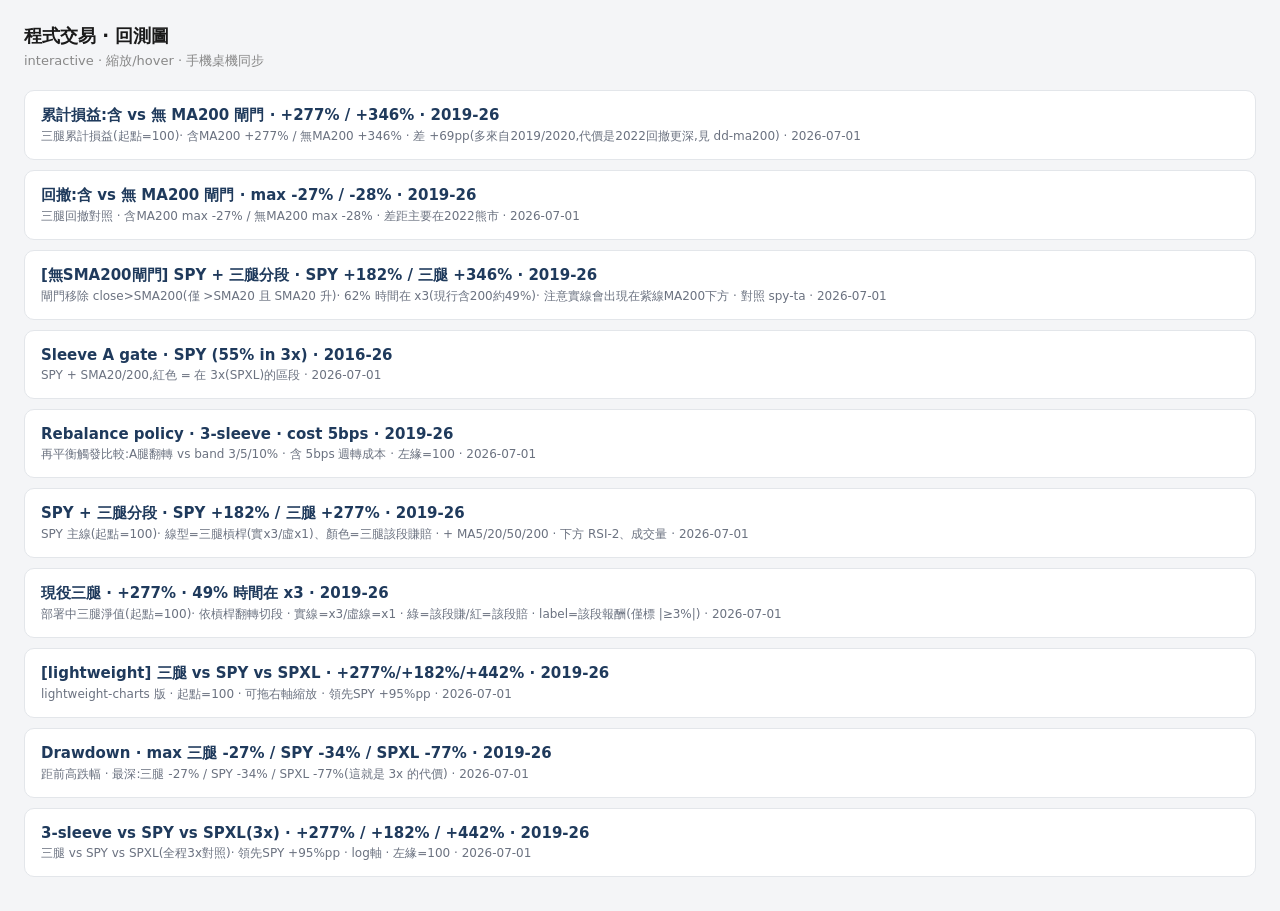
==== lab/index.html @ d16178c9 "lab: update pnl-ma200" ====
<!doctype html><html lang="zh-Hant"><head><meta charset="utf-8">
<meta name="robots" content="noindex,nofollow">
<meta name="viewport" content="width=device-width,initial-scale=1">
<title>Research charts</title>
<style>
  body{font-family:-apple-system,system-ui,"PingFang TC",sans-serif;margin:0;padding:24px;
       background:#f4f5f7;color:#1a1a1a;-webkit-text-size-adjust:100%}
  h1{font-size:18px;margin:0 0 4px}
  p.sub{color:#888;font-size:13px;margin:0 0 20px}
  a.card{display:block;background:#fff;border:1px solid #e3e6ea;border-radius:10px;
         padding:14px 16px;margin-bottom:10px;text-decoration:none;color:#1F3A5C}
  a.card b{font-size:15px}
  a.card span{display:block;color:#6b7280;font-size:12px;margin-top:3px}
</style></head>
<body>
  <h1>程式交易 · 回測圖</h1>
  <p class="sub">interactive · 縮放/hover · 手機桌機同步</p>
  <a class="card" href="pnl-ma200.html"><b>累計損益:含 vs 無 MA200 閘門 · +277% / +346% · 2019-26</b><span>三腿累計損益(起點=100)· 含MA200 +277% / 無MA200 +346% · 差 +69pp(多來自2019/2020,代價是2022回撤更深,見 dd-ma200) · 2026-07-01</span></a>
  <a class="card" href="dd-ma200.html"><b>回撤:含 vs 無 MA200 閘門 · max -27% / -28% · 2019-26</b><span>三腿回撤對照 · 含MA200 max -27% / 無MA200 max -28% · 差距主要在2022熊市 · 2026-07-01</span></a>
  <a class="card" href="spy-ta-no200.html"><b>[無SMA200閘門] SPY + 三腿分段 · SPY +182% / 三腿 +346% · 2019-26</b><span>閘門移除 close>SMA200(僅 >SMA20 且 SMA20 升)· 62% 時間在 x3(現行含200約49%)· 注意實線會出現在紫線MA200下方 · 對照 spy-ta · 2026-07-01</span></a>
  <a class="card" href="gate.html"><b>Sleeve A gate · SPY (55% in 3x) · 2016-26</b><span>SPY + SMA20/200,紅色 = 在 3x(SPXL)的區段 · 2026-07-01</span></a>
  <a class="card" href="rebalance.html"><b>Rebalance policy · 3-sleeve · cost 5bps · 2019-26</b><span>再平衡觸發比較:A腿翻轉 vs band 3/5/10% · 含 5bps 週轉成本 · 左緣=100 · 2026-07-01</span></a>
  <a class="card" href="spy-ta.html"><b>SPY + 三腿分段 · SPY +182% / 三腿 +277% · 2019-26</b><span>SPY 主線(起點=100)· 線型=三腿槓桿(實x3/虛x1)、顏色=三腿該段賺賠 · + MA5/20/50/200 · 下方 RSI-2、成交量 · 2026-07-01</span></a>
  <a class="card" href="active-3sleeve.html"><b>現役三腿 · +277% · 49% 時間在 x3 · 2019-26</b><span>部署中三腿淨值(起點=100)· 依槓桿翻轉切段 · 實線=x3/虛線=x1 · 綠=該段賺/紅=該段賠 · label=該段報酬(僅標 |≥3%|) · 2026-07-01</span></a>
  <a class="card" href="equity-lw.html"><b>[lightweight] 三腿 vs SPY vs SPXL · +277%/+182%/+442% · 2019-26</b><span>lightweight-charts 版 · 起點=100 · 可拖右軸縮放 · 領先SPY +95%pp · 2026-07-01</span></a>
  <a class="card" href="drawdown.html"><b>Drawdown · max 三腿 -27% / SPY -34% / SPXL -77% · 2019-26</b><span>距前高跌幅 · 最深:三腿 -27% / SPY -34% / SPXL -77%(這就是 3x 的代價) · 2026-07-01</span></a>
  <a class="card" href="equity.html"><b>3-sleeve vs SPY vs SPXL(3x) · +277% / +182% / +442% · 2019-26</b><span>三腿 vs SPY vs SPXL(全程3x對照)· 領先SPY +95%pp · log軸 · 左緣=100 · 2026-07-01</span></a>
</body></html>
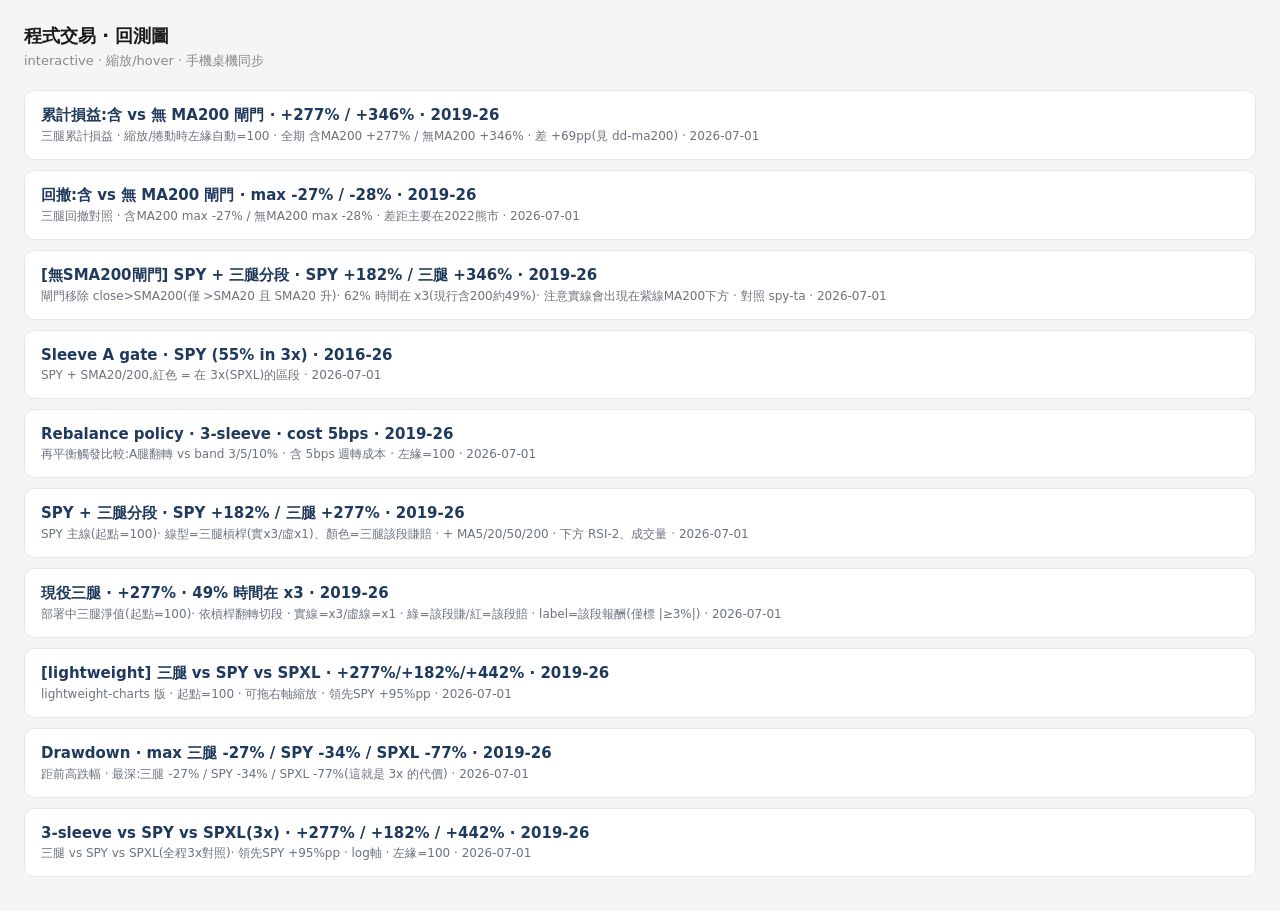
==== commit 56bfd8c6: "lab: update pnl-ma200" ====
--- a/lab/index.html
+++ b/lab/index.html
@@ -15,7 +15,7 @@
 <body>
   <h1>程式交易 · 回測圖</h1>
   <p class="sub">interactive · 縮放/hover · 手機桌機同步</p>
-  <a class="card" href="pnl-ma200.html"><b>累計損益:含 vs 無 MA200 閘門 · +277% / +346% · 2019-26</b><span>三腿累計損益(起點=100)· 含MA200 +277% / 無MA200 +346% · 差 +69pp(多來自2019/2020,代價是2022回撤更深,見 dd-ma200) · 2026-07-01</span></a>
+  <a class="card" href="pnl-ma200.html"><b>累計損益:含 vs 無 MA200 閘門 · +277% / +346% · 2019-26</b><span>三腿累計損益 · 縮放/捲動時左緣自動=100 · 全期 含MA200 +277% / 無MA200 +346% · 差 +69pp(見 dd-ma200) · 2026-07-01</span></a>
   <a class="card" href="dd-ma200.html"><b>回撤:含 vs 無 MA200 閘門 · max -27% / -28% · 2019-26</b><span>三腿回撤對照 · 含MA200 max -27% / 無MA200 max -28% · 差距主要在2022熊市 · 2026-07-01</span></a>
   <a class="card" href="spy-ta-no200.html"><b>[無SMA200閘門] SPY + 三腿分段 · SPY +182% / 三腿 +346% · 2019-26</b><span>閘門移除 close>SMA200(僅 >SMA20 且 SMA20 升)· 62% 時間在 x3(現行含200約49%)· 注意實線會出現在紫線MA200下方 · 對照 spy-ta · 2026-07-01</span></a>
   <a class="card" href="gate.html"><b>Sleeve A gate · SPY (55% in 3x) · 2016-26</b><span>SPY + SMA20/200,紅色 = 在 3x(SPXL)的區段 · 2026-07-01</span></a>
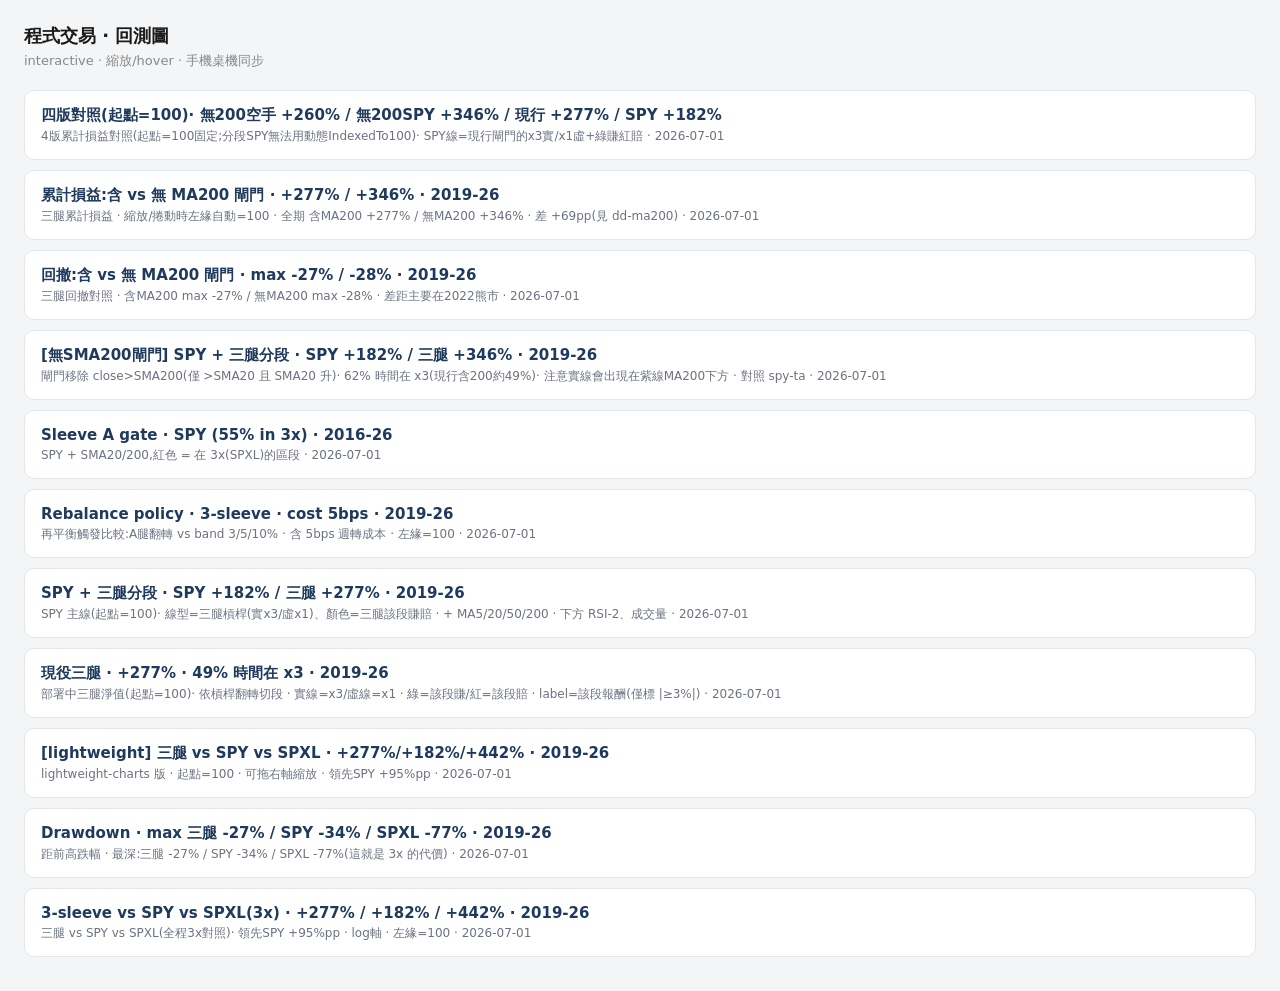
==== commit 61469abd: "lab: update compare-4" ====
--- a/lab/index.html
+++ b/lab/index.html
@@ -15,6 +15,7 @@
 <body>
   <h1>程式交易 · 回測圖</h1>
   <p class="sub">interactive · 縮放/hover · 手機桌機同步</p>
+  <a class="card" href="compare-4.html"><b>四版對照(起點=100)· 無200空手 +260% / 無200SPY +346% / 現行 +277% / SPY +182%</b><span>4版累計損益對照(起點=100固定;分段SPY無法用動態IndexedTo100)· SPY線=現行閘門的x3實/x1虛+綠賺紅賠 · 2026-07-01</span></a>
   <a class="card" href="pnl-ma200.html"><b>累計損益:含 vs 無 MA200 閘門 · +277% / +346% · 2019-26</b><span>三腿累計損益 · 縮放/捲動時左緣自動=100 · 全期 含MA200 +277% / 無MA200 +346% · 差 +69pp(見 dd-ma200) · 2026-07-01</span></a>
   <a class="card" href="dd-ma200.html"><b>回撤:含 vs 無 MA200 閘門 · max -27% / -28% · 2019-26</b><span>三腿回撤對照 · 含MA200 max -27% / 無MA200 max -28% · 差距主要在2022熊市 · 2026-07-01</span></a>
   <a class="card" href="spy-ta-no200.html"><b>[無SMA200閘門] SPY + 三腿分段 · SPY +182% / 三腿 +346% · 2019-26</b><span>閘門移除 close>SMA200(僅 >SMA20 且 SMA20 升)· 62% 時間在 x3(現行含200約49%)· 注意實線會出現在紫線MA200下方 · 對照 spy-ta · 2026-07-01</span></a>
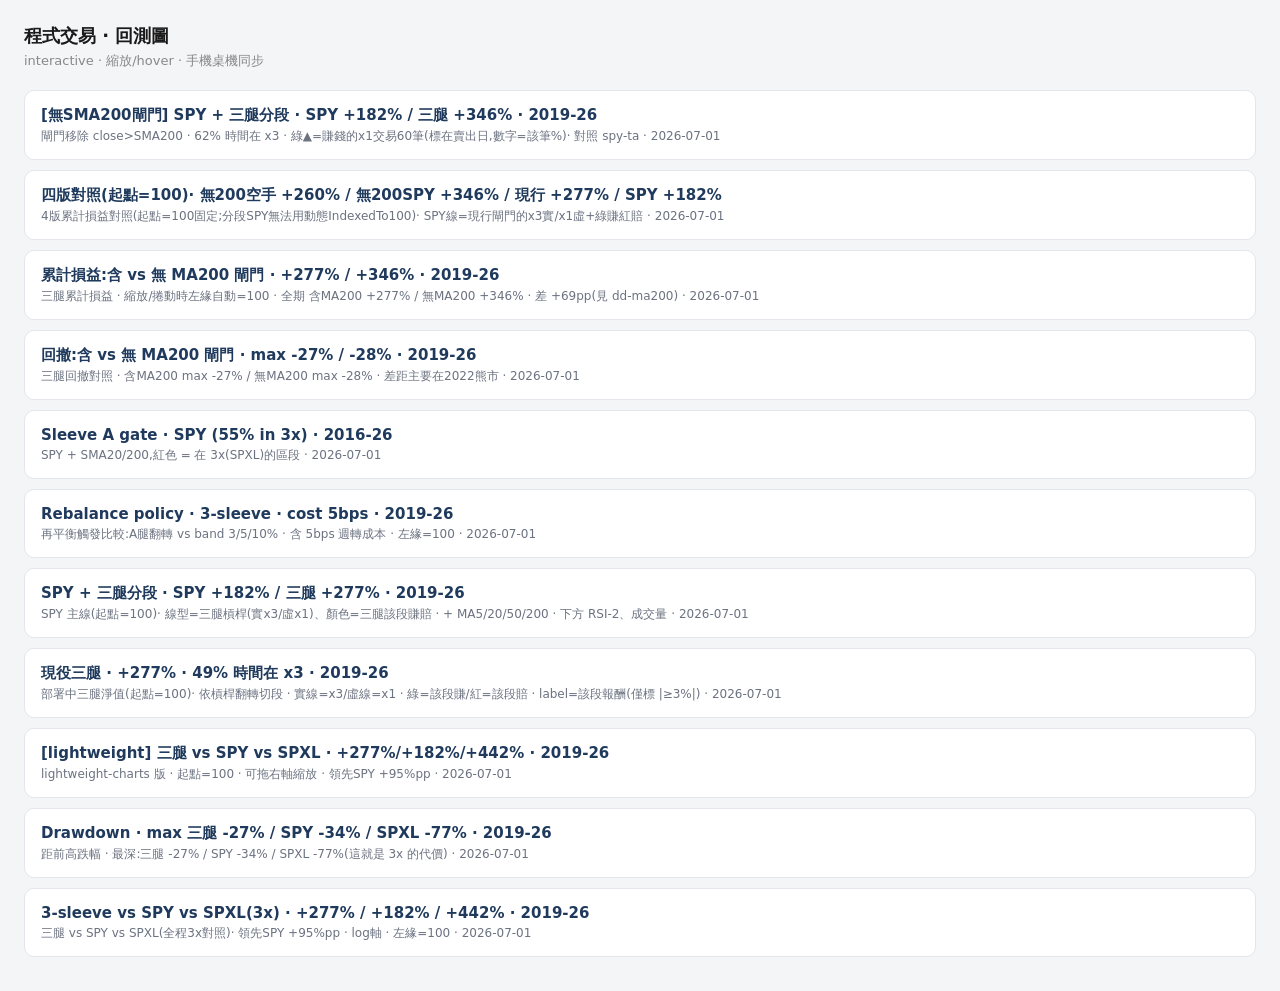
==== commit 6c408046: "lab: update spy-ta-no200" ====
--- a/lab/index.html
+++ b/lab/index.html
@@ -15,10 +15,10 @@
 <body>
   <h1>程式交易 · 回測圖</h1>
   <p class="sub">interactive · 縮放/hover · 手機桌機同步</p>
+  <a class="card" href="spy-ta-no200.html"><b>[無SMA200閘門] SPY + 三腿分段 · SPY +182% / 三腿 +346% · 2019-26</b><span>閘門移除 close>SMA200 · 62% 時間在 x3 · 綠▲=賺錢的x1交易60筆(標在賣出日,數字=該筆%)· 對照 spy-ta · 2026-07-01</span></a>
   <a class="card" href="compare-4.html"><b>四版對照(起點=100)· 無200空手 +260% / 無200SPY +346% / 現行 +277% / SPY +182%</b><span>4版累計損益對照(起點=100固定;分段SPY無法用動態IndexedTo100)· SPY線=現行閘門的x3實/x1虛+綠賺紅賠 · 2026-07-01</span></a>
   <a class="card" href="pnl-ma200.html"><b>累計損益:含 vs 無 MA200 閘門 · +277% / +346% · 2019-26</b><span>三腿累計損益 · 縮放/捲動時左緣自動=100 · 全期 含MA200 +277% / 無MA200 +346% · 差 +69pp(見 dd-ma200) · 2026-07-01</span></a>
   <a class="card" href="dd-ma200.html"><b>回撤:含 vs 無 MA200 閘門 · max -27% / -28% · 2019-26</b><span>三腿回撤對照 · 含MA200 max -27% / 無MA200 max -28% · 差距主要在2022熊市 · 2026-07-01</span></a>
-  <a class="card" href="spy-ta-no200.html"><b>[無SMA200閘門] SPY + 三腿分段 · SPY +182% / 三腿 +346% · 2019-26</b><span>閘門移除 close>SMA200(僅 >SMA20 且 SMA20 升)· 62% 時間在 x3(現行含200約49%)· 注意實線會出現在紫線MA200下方 · 對照 spy-ta · 2026-07-01</span></a>
   <a class="card" href="gate.html"><b>Sleeve A gate · SPY (55% in 3x) · 2016-26</b><span>SPY + SMA20/200,紅色 = 在 3x(SPXL)的區段 · 2026-07-01</span></a>
   <a class="card" href="rebalance.html"><b>Rebalance policy · 3-sleeve · cost 5bps · 2019-26</b><span>再平衡觸發比較:A腿翻轉 vs band 3/5/10% · 含 5bps 週轉成本 · 左緣=100 · 2026-07-01</span></a>
   <a class="card" href="spy-ta.html"><b>SPY + 三腿分段 · SPY +182% / 三腿 +277% · 2019-26</b><span>SPY 主線(起點=100)· 線型=三腿槓桿(實x3/虛x1)、顏色=三腿該段賺賠 · + MA5/20/50/200 · 下方 RSI-2、成交量 · 2026-07-01</span></a>
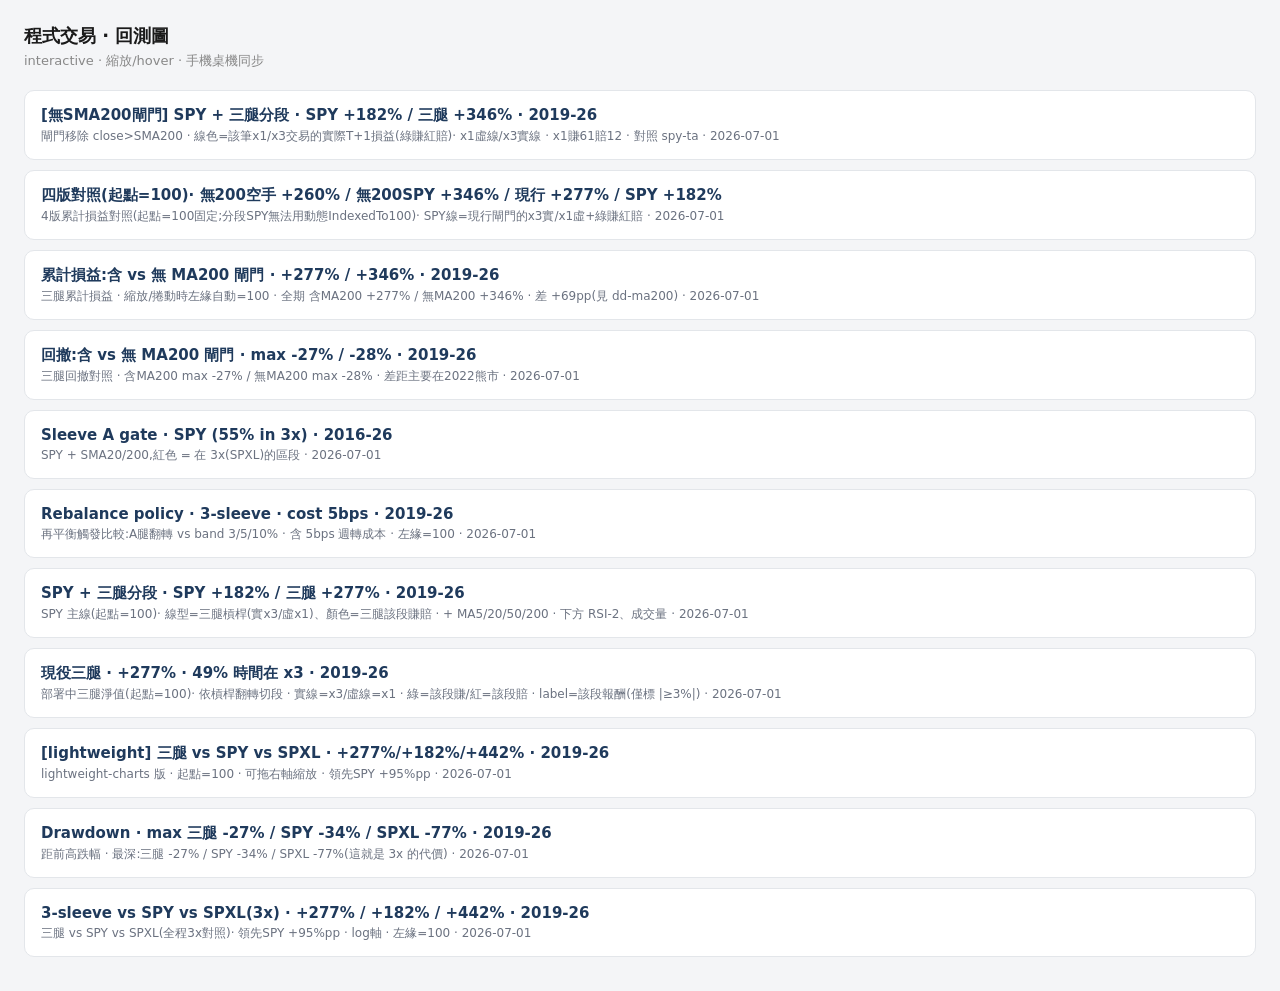
==== commit 7f31e55e: "lab: update spy-ta-no200" ====
--- a/lab/index.html
+++ b/lab/index.html
@@ -15,7 +15,7 @@
 <body>
   <h1>程式交易 · 回測圖</h1>
   <p class="sub">interactive · 縮放/hover · 手機桌機同步</p>
-  <a class="card" href="spy-ta-no200.html"><b>[無SMA200閘門] SPY + 三腿分段 · SPY +182% / 三腿 +346% · 2019-26</b><span>閘門移除 close>SMA200 · 62% 時間在 x3 · 綠▲=賺錢的x1交易60筆(標在賣出日,數字=該筆%)· 對照 spy-ta · 2026-07-01</span></a>
+  <a class="card" href="spy-ta-no200.html"><b>[無SMA200閘門] SPY + 三腿分段 · SPY +182% / 三腿 +346% · 2019-26</b><span>閘門移除 close>SMA200 · 線色=該筆x1/x3交易的實際T+1損益(綠賺紅賠)· x1虛線/x3實線 · x1賺61賠12 · 對照 spy-ta · 2026-07-01</span></a>
   <a class="card" href="compare-4.html"><b>四版對照(起點=100)· 無200空手 +260% / 無200SPY +346% / 現行 +277% / SPY +182%</b><span>4版累計損益對照(起點=100固定;分段SPY無法用動態IndexedTo100)· SPY線=現行閘門的x3實/x1虛+綠賺紅賠 · 2026-07-01</span></a>
   <a class="card" href="pnl-ma200.html"><b>累計損益:含 vs 無 MA200 閘門 · +277% / +346% · 2019-26</b><span>三腿累計損益 · 縮放/捲動時左緣自動=100 · 全期 含MA200 +277% / 無MA200 +346% · 差 +69pp(見 dd-ma200) · 2026-07-01</span></a>
   <a class="card" href="dd-ma200.html"><b>回撤:含 vs 無 MA200 閘門 · max -27% / -28% · 2019-26</b><span>三腿回撤對照 · 含MA200 max -27% / 無MA200 max -28% · 差距主要在2022熊市 · 2026-07-01</span></a>
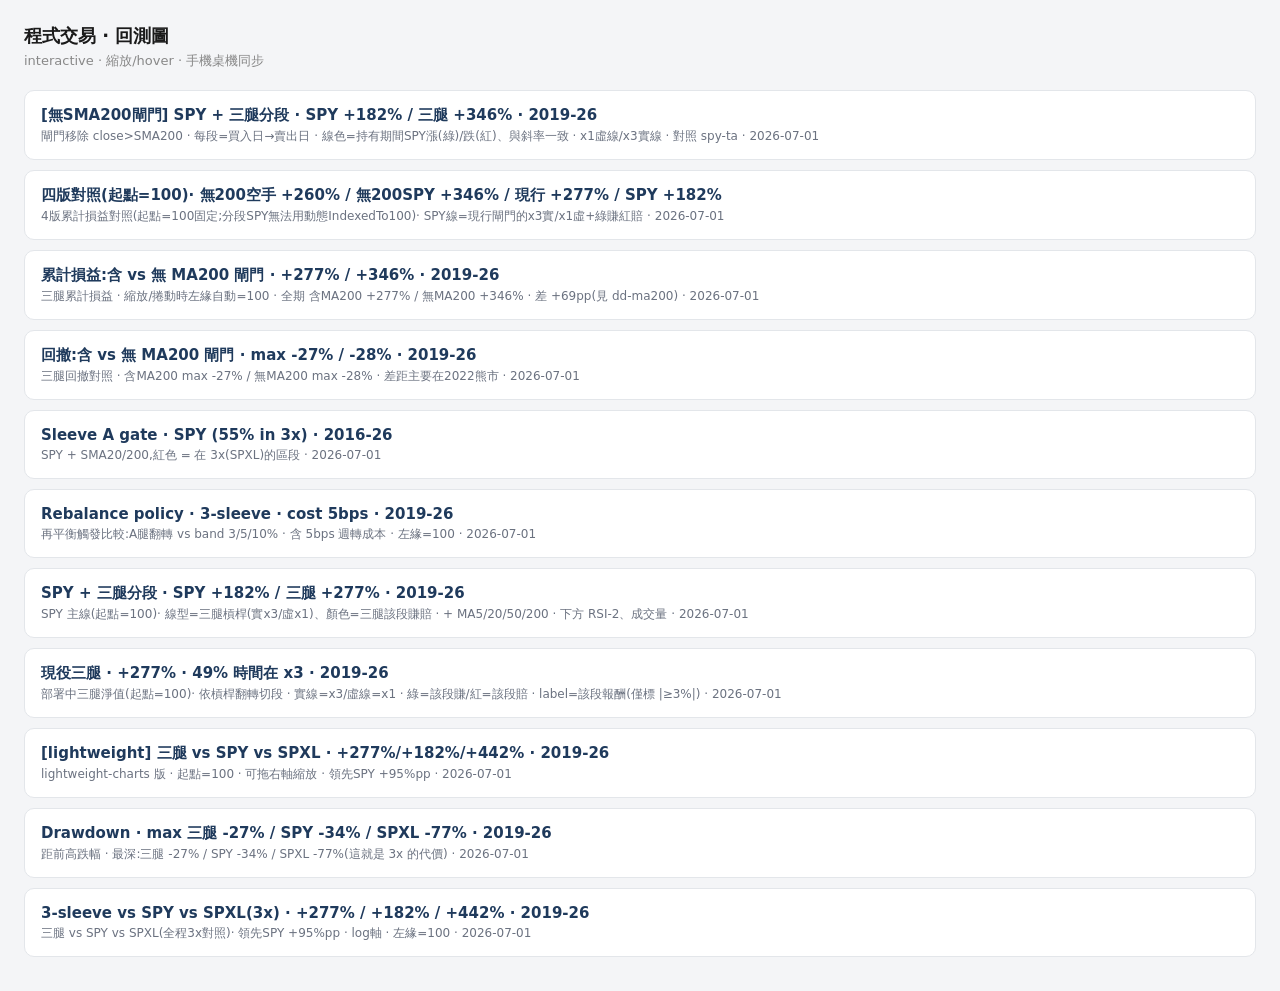
==== commit 952487e1: "lab: update spy-ta-no200" ====
--- a/lab/index.html
+++ b/lab/index.html
@@ -15,7 +15,7 @@
 <body>
   <h1>程式交易 · 回測圖</h1>
   <p class="sub">interactive · 縮放/hover · 手機桌機同步</p>
-  <a class="card" href="spy-ta-no200.html"><b>[無SMA200閘門] SPY + 三腿分段 · SPY +182% / 三腿 +346% · 2019-26</b><span>閘門移除 close>SMA200 · 線色=該筆x1/x3交易的實際T+1損益(綠賺紅賠)· x1虛線/x3實線 · x1賺61賠12 · 對照 spy-ta · 2026-07-01</span></a>
+  <a class="card" href="spy-ta-no200.html"><b>[無SMA200閘門] SPY + 三腿分段 · SPY +182% / 三腿 +346% · 2019-26</b><span>閘門移除 close>SMA200 · 每段=買入日→賣出日 · 線色=持有期間SPY漲(綠)/跌(紅)、與斜率一致 · x1虛線/x3實線 · 對照 spy-ta · 2026-07-01</span></a>
   <a class="card" href="compare-4.html"><b>四版對照(起點=100)· 無200空手 +260% / 無200SPY +346% / 現行 +277% / SPY +182%</b><span>4版累計損益對照(起點=100固定;分段SPY無法用動態IndexedTo100)· SPY線=現行閘門的x3實/x1虛+綠賺紅賠 · 2026-07-01</span></a>
   <a class="card" href="pnl-ma200.html"><b>累計損益:含 vs 無 MA200 閘門 · +277% / +346% · 2019-26</b><span>三腿累計損益 · 縮放/捲動時左緣自動=100 · 全期 含MA200 +277% / 無MA200 +346% · 差 +69pp(見 dd-ma200) · 2026-07-01</span></a>
   <a class="card" href="dd-ma200.html"><b>回撤:含 vs 無 MA200 閘門 · max -27% / -28% · 2019-26</b><span>三腿回撤對照 · 含MA200 max -27% / 無MA200 max -28% · 差距主要在2022熊市 · 2026-07-01</span></a>
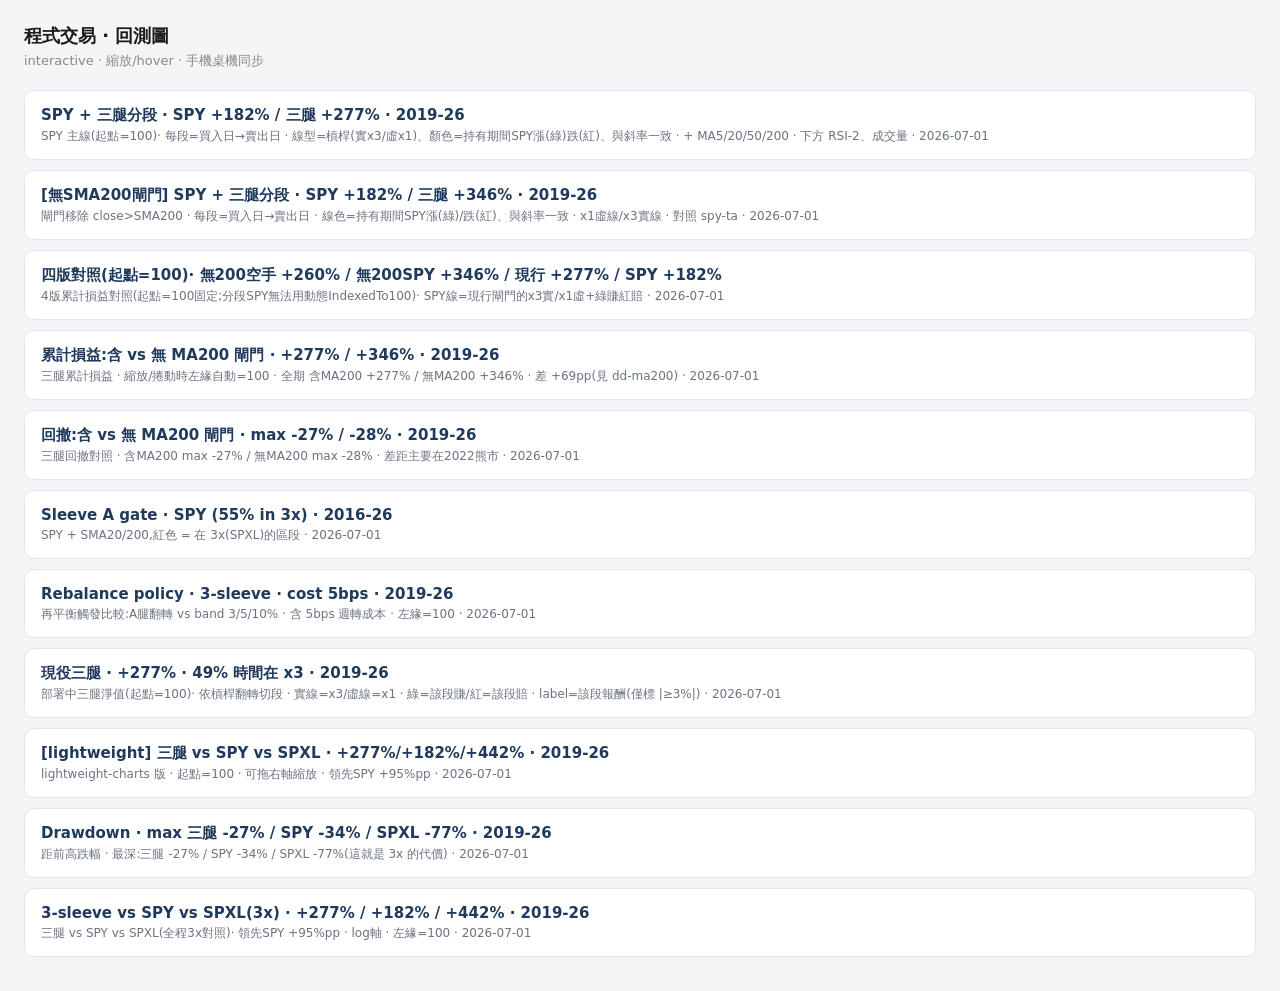
==== commit 7d273da5: "lab: update spy-ta" ====
--- a/lab/index.html
+++ b/lab/index.html
@@ -15,13 +15,13 @@
 <body>
   <h1>程式交易 · 回測圖</h1>
   <p class="sub">interactive · 縮放/hover · 手機桌機同步</p>
+  <a class="card" href="spy-ta.html"><b>SPY + 三腿分段 · SPY +182% / 三腿 +277% · 2019-26</b><span>SPY 主線(起點=100)· 每段=買入日→賣出日 · 線型=槓桿(實x3/虛x1)、顏色=持有期間SPY漲(綠)跌(紅)、與斜率一致 · + MA5/20/50/200 · 下方 RSI-2、成交量 · 2026-07-01</span></a>
   <a class="card" href="spy-ta-no200.html"><b>[無SMA200閘門] SPY + 三腿分段 · SPY +182% / 三腿 +346% · 2019-26</b><span>閘門移除 close>SMA200 · 每段=買入日→賣出日 · 線色=持有期間SPY漲(綠)/跌(紅)、與斜率一致 · x1虛線/x3實線 · 對照 spy-ta · 2026-07-01</span></a>
   <a class="card" href="compare-4.html"><b>四版對照(起點=100)· 無200空手 +260% / 無200SPY +346% / 現行 +277% / SPY +182%</b><span>4版累計損益對照(起點=100固定;分段SPY無法用動態IndexedTo100)· SPY線=現行閘門的x3實/x1虛+綠賺紅賠 · 2026-07-01</span></a>
   <a class="card" href="pnl-ma200.html"><b>累計損益:含 vs 無 MA200 閘門 · +277% / +346% · 2019-26</b><span>三腿累計損益 · 縮放/捲動時左緣自動=100 · 全期 含MA200 +277% / 無MA200 +346% · 差 +69pp(見 dd-ma200) · 2026-07-01</span></a>
   <a class="card" href="dd-ma200.html"><b>回撤:含 vs 無 MA200 閘門 · max -27% / -28% · 2019-26</b><span>三腿回撤對照 · 含MA200 max -27% / 無MA200 max -28% · 差距主要在2022熊市 · 2026-07-01</span></a>
   <a class="card" href="gate.html"><b>Sleeve A gate · SPY (55% in 3x) · 2016-26</b><span>SPY + SMA20/200,紅色 = 在 3x(SPXL)的區段 · 2026-07-01</span></a>
   <a class="card" href="rebalance.html"><b>Rebalance policy · 3-sleeve · cost 5bps · 2019-26</b><span>再平衡觸發比較:A腿翻轉 vs band 3/5/10% · 含 5bps 週轉成本 · 左緣=100 · 2026-07-01</span></a>
-  <a class="card" href="spy-ta.html"><b>SPY + 三腿分段 · SPY +182% / 三腿 +277% · 2019-26</b><span>SPY 主線(起點=100)· 線型=三腿槓桿(實x3/虛x1)、顏色=三腿該段賺賠 · + MA5/20/50/200 · 下方 RSI-2、成交量 · 2026-07-01</span></a>
   <a class="card" href="active-3sleeve.html"><b>現役三腿 · +277% · 49% 時間在 x3 · 2019-26</b><span>部署中三腿淨值(起點=100)· 依槓桿翻轉切段 · 實線=x3/虛線=x1 · 綠=該段賺/紅=該段賠 · label=該段報酬(僅標 |≥3%|) · 2026-07-01</span></a>
   <a class="card" href="equity-lw.html"><b>[lightweight] 三腿 vs SPY vs SPXL · +277%/+182%/+442% · 2019-26</b><span>lightweight-charts 版 · 起點=100 · 可拖右軸縮放 · 領先SPY +95%pp · 2026-07-01</span></a>
   <a class="card" href="drawdown.html"><b>Drawdown · max 三腿 -27% / SPY -34% / SPXL -77% · 2019-26</b><span>距前高跌幅 · 最深:三腿 -27% / SPY -34% / SPXL -77%(這就是 3x 的代價) · 2026-07-01</span></a>
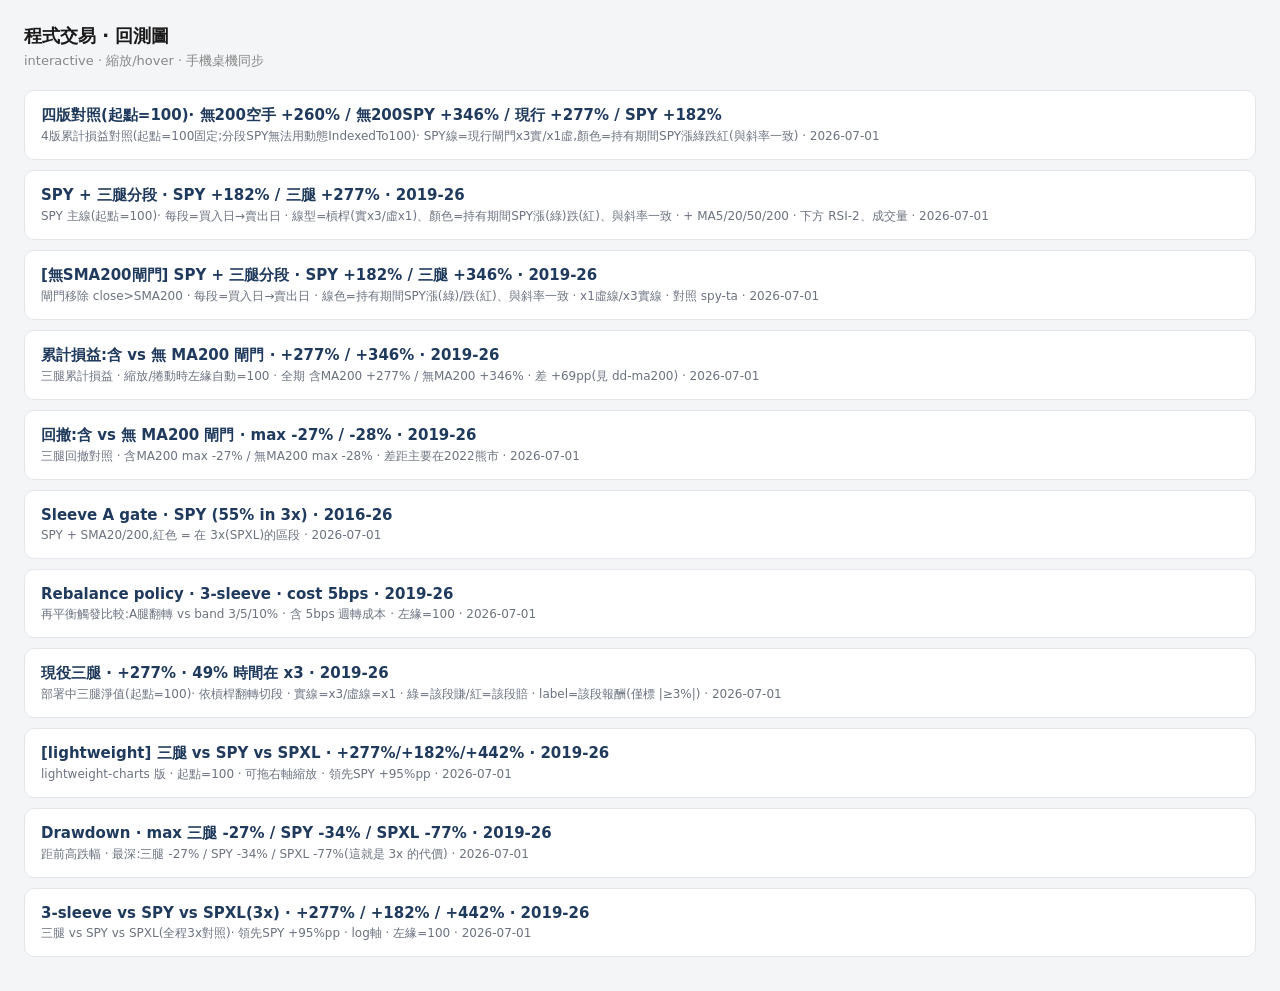
==== commit 087f83f4: "lab: update compare-4" ====
--- a/lab/index.html
+++ b/lab/index.html
@@ -15,9 +15,9 @@
 <body>
   <h1>程式交易 · 回測圖</h1>
   <p class="sub">interactive · 縮放/hover · 手機桌機同步</p>
+  <a class="card" href="compare-4.html"><b>四版對照(起點=100)· 無200空手 +260% / 無200SPY +346% / 現行 +277% / SPY +182%</b><span>4版累計損益對照(起點=100固定;分段SPY無法用動態IndexedTo100)· SPY線=現行閘門x3實/x1虛,顏色=持有期間SPY漲綠跌紅(與斜率一致) · 2026-07-01</span></a>
   <a class="card" href="spy-ta.html"><b>SPY + 三腿分段 · SPY +182% / 三腿 +277% · 2019-26</b><span>SPY 主線(起點=100)· 每段=買入日→賣出日 · 線型=槓桿(實x3/虛x1)、顏色=持有期間SPY漲(綠)跌(紅)、與斜率一致 · + MA5/20/50/200 · 下方 RSI-2、成交量 · 2026-07-01</span></a>
   <a class="card" href="spy-ta-no200.html"><b>[無SMA200閘門] SPY + 三腿分段 · SPY +182% / 三腿 +346% · 2019-26</b><span>閘門移除 close>SMA200 · 每段=買入日→賣出日 · 線色=持有期間SPY漲(綠)/跌(紅)、與斜率一致 · x1虛線/x3實線 · 對照 spy-ta · 2026-07-01</span></a>
-  <a class="card" href="compare-4.html"><b>四版對照(起點=100)· 無200空手 +260% / 無200SPY +346% / 現行 +277% / SPY +182%</b><span>4版累計損益對照(起點=100固定;分段SPY無法用動態IndexedTo100)· SPY線=現行閘門的x3實/x1虛+綠賺紅賠 · 2026-07-01</span></a>
   <a class="card" href="pnl-ma200.html"><b>累計損益:含 vs 無 MA200 閘門 · +277% / +346% · 2019-26</b><span>三腿累計損益 · 縮放/捲動時左緣自動=100 · 全期 含MA200 +277% / 無MA200 +346% · 差 +69pp(見 dd-ma200) · 2026-07-01</span></a>
   <a class="card" href="dd-ma200.html"><b>回撤:含 vs 無 MA200 閘門 · max -27% / -28% · 2019-26</b><span>三腿回撤對照 · 含MA200 max -27% / 無MA200 max -28% · 差距主要在2022熊市 · 2026-07-01</span></a>
   <a class="card" href="gate.html"><b>Sleeve A gate · SPY (55% in 3x) · 2016-26</b><span>SPY + SMA20/200,紅色 = 在 3x(SPXL)的區段 · 2026-07-01</span></a>
